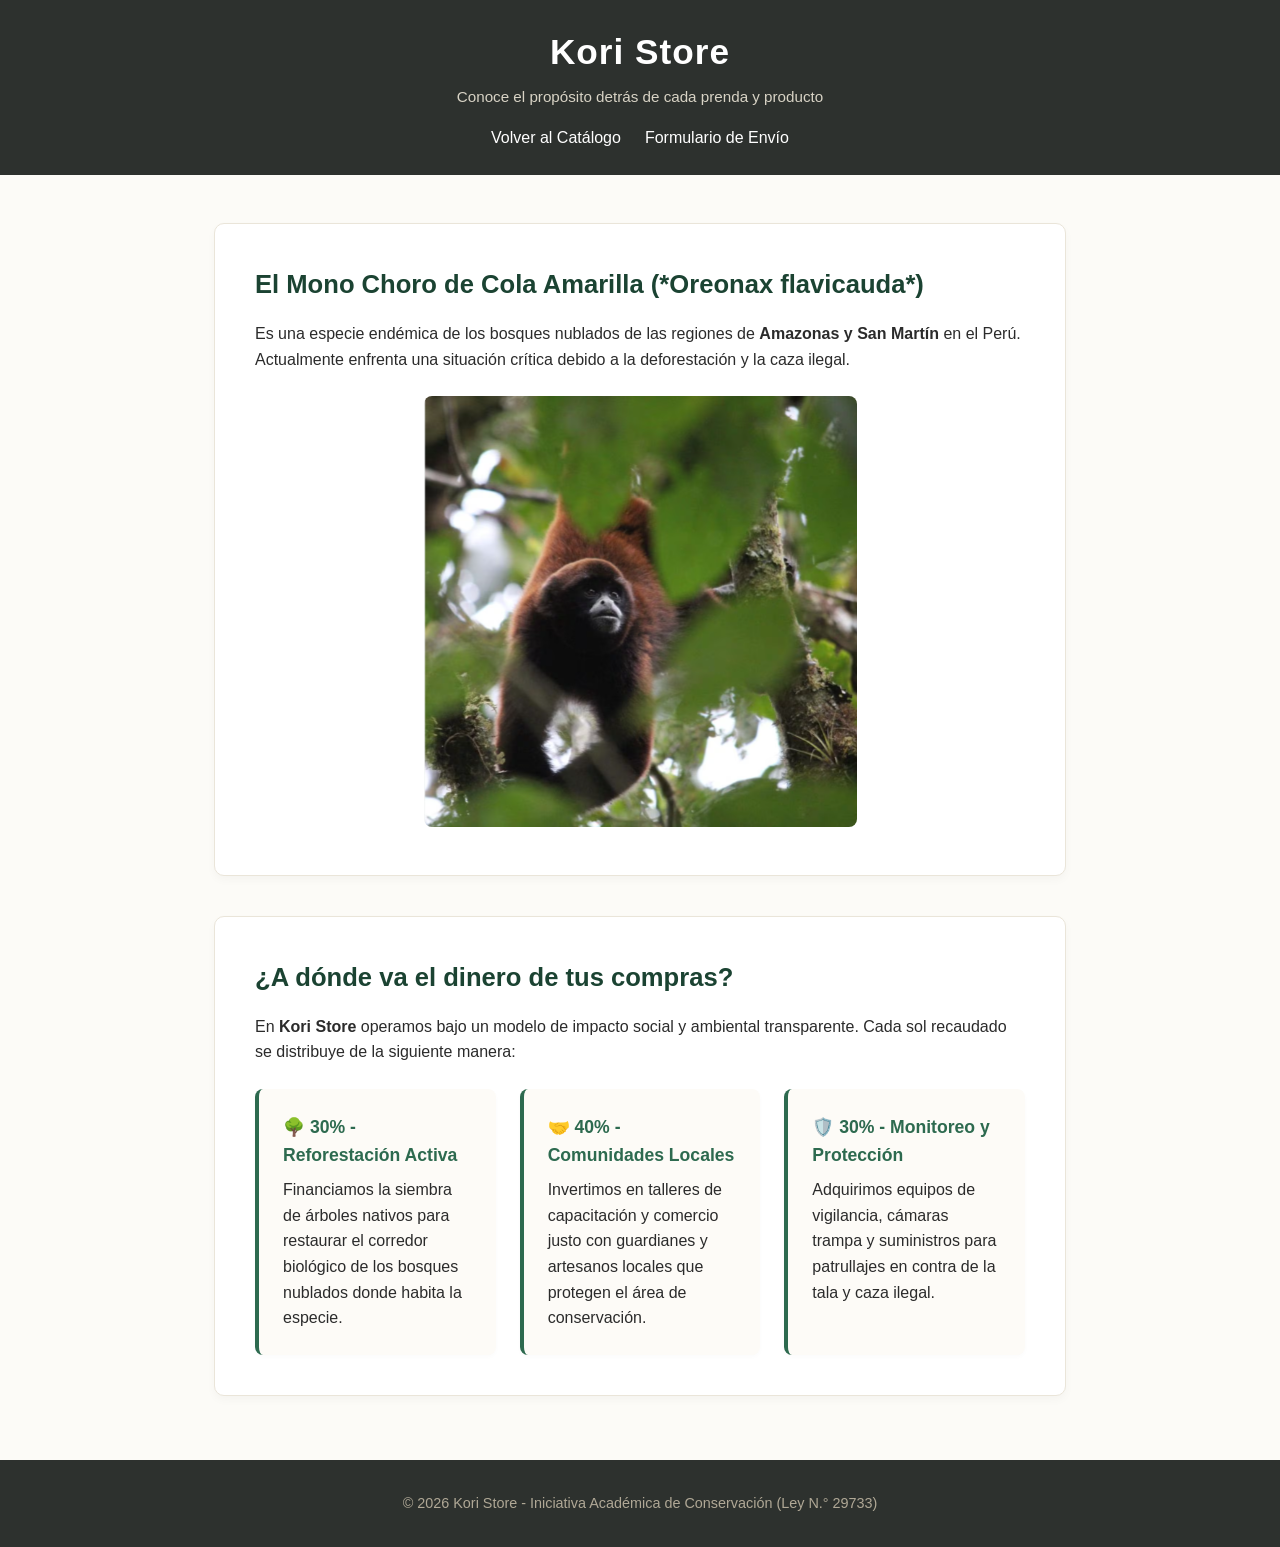
==== impacto.html @ 41fcef40 "first commit" ====
<!DOCTYPE html>
<html lang="es">
<head>
    <meta charset="UTF-8">
    <meta name="viewport" content="width=device-width, initial-scale=1.0">
    <title>Kori Store - ¿Por qué ayudamos?</title>
    <link rel="stylesheet" href="STYLE/styles.css">
</head>
<body>

    <!-- Encabezado Principal -->
    <header>
        <div class="header-container">
            <h1>Kori Store</h1>
            <p>Conoce el propósito detrás de cada prenda y producto</p>
            <nav>
                <a href="index.html">Volver al Catálogo</a>
                <a href="pedidos.html">Formulario de Envío</a>
            </nav>
        </div>
    </header>

    <main class="contenido-impacto">
        <section class="seccion-historia">
            <h2>El Mono Choro de Cola Amarilla (*Oreonax flavicauda*)</h2>
            <p>Es una especie endémica de los bosques nublados de las regiones de <strong>Amazonas y San Martín</strong> en el Perú. Actualmente enfrenta una situación crítica debido a la deforestación y la caza ilegal.</p>
            
            <!-- Tu imagen informativa del estado y población -->
            <div class="imagen-central">
                <img src="IMG/MONO1.png" alt="Infografía indicando que el mono choro está en peligro de extinción y su población se redujo a más del 80 por ciento" style="max-width: 100%; border-radius: 8px;">
            </div>
        </section>

        <section class="seccion-destino-fondos">
            <h2>¿A dónde va el dinero de tus compras?</h2>
            <p>En <strong>Kori Store</strong> operamos bajo un modelo de impacto social y ambiental transparente. Cada sol recaudado se distribuye de la siguiente manera:</p>
            
            <div class="grid-fondos">
                <div class="tarjeta-fondo">
                    <h3>🌳 30% - Reforestación Activa</h3>
                    <p>Financiamos la siembra de árboles nativos para restaurar el corredor biológico de los bosques nublados donde habita la especie.</p>
                </div>
                
                <div class="tarjeta-fondo">
                    <h3>🤝 40% - Comunidades Locales</h3>
                    <p>Invertimos en talleres de capacitación y comercio justo con guardianes y artesanos locales que protegen el área de conservación.</p>
                </div>
                
                <div class="tarjeta-fondo">
                    <h3>🛡️ 30% - Monitoreo y Protección</h3>
                    <p>Adquirimos equipos de vigilancia, cámaras trampa y suministros para patrullajes en contra de la tala y caza ilegal.</p>
                </div>
            </div>
        </section>
    </main>

    <!-- Pie de página -->
    <footer>
        <p>&copy; 2026 Kori Store - Iniciativa Académica de Conservación (Ley N.° 29733)</p>
    </footer>

</body>
</html>
---- STYLE/styles.css ----
/* ==========================================
   ESTILOS GENERALES Y PALETA AESTHETIC
   ========================================== */
* {
    margin: 0;
    padding: 0;
    box-sizing: border-box;
}

body {
    font-family: 'Segoe UI', Tahoma, Geneva, Verdana, sans-serif;
    background-color: #fcfbf7; /* Tono crema muy suave aesthetic */
    color: #2b2b2b;
    line-height: 1.6;
}

/* ==========================================
   ENCABEZADO Y NAVEGACIÓN
   ========================================== */
header {
    background-color: #2d312e; /* Verde bosque oscuro / marrón tierra */
    color: #ffffff;
    padding: 1.5rem 2rem;
    text-align: center;
}

.header-container h1 {
    font-size: 2.2rem;
    margin-bottom: 0.3rem;
    letter-spacing: 1px;
}

.header-container p {
    font-size: 0.95rem;
    color: #d8d3c5;
    margin-bottom: 1rem;
}

nav {
    display: flex;
    justify-content: center;
    gap: 1.5rem;
    align-items: center;
    flex-wrap: wrap;
}

nav a, .btn-link-nav {
    color: #ffffff;
    text-decoration: none;
    font-weight: 500;
    background: none;
    border: none;
    cursor: pointer;
    font-size: 1rem;
    transition: color 0.3s ease;
}

nav a:hover, .btn-link-nav:hover {
    color: #c29b38; /* Acento dorado/amarillo cola de mono */
}

/* ==========================================
   CATÁLOGO DE PRODUCTOS (GRID)
   ========================================== */
main {
    max-width: 1200px;
    margin: 2rem auto;
    padding: 0 1.5rem;
}

#productos h2 {
    text-align: center;
    font-size: 1.8rem;
    margin-bottom: 2rem;
    color: #1b4332;
}

.catalogo {
    display: grid;
    grid-template-columns: repeat(auto-fit, minmax(260px, 1fr));
    gap: 2rem;
}

.producto {
    background: #ffffff;
    border-radius: 10px;
    padding: 1.2rem;
    box-shadow: 0 4px 12px rgba(0, 0, 0, 0.05);
    text-align: center;
    transition: transform 0.3s ease, box-shadow 0.3s ease;
    border: 1px solid #eae5d9;
}

.producto:hover {
    transform: translateY(-5px);
    box-shadow: 0 8px 20px rgba(0, 0, 0, 0.08);
}

.producto img {
    width: 100%;
    height: 220px;
    object-fit: cover;
    border-radius: 8px;
    margin-bottom: 1rem;
}

.producto h3 {
    font-size: 1.15rem;
    margin-bottom: 0.5rem;
    color: #2c2c2c;
}

.precio {
    font-size: 1.2rem;
    font-weight: bold;
    color: #2d6a4f;
}

.btn-anadir {
    background-color:  #33a173;
    color: #white;
    border: none;
    padding: 0.6rem 1.2rem;
    border-radius: 5px;
    cursor: pointer;
    font-weight: 600;
    margin-top: 1rem;
    width: 100%;
    transition: background-color 0.2s;
}

.btn-anadir:hover {
    background-color: #33a173;
}

/* ==========================================
   VENTANA MODAL (INFORMACIÓN E IMAGEN)
   ========================================== */
.modal {
    position: fixed;
    top: 0;
    left: 0;
    width: 100%;
    height: 100%;
    background-color: rgba(0, 0, 0, 0.6);
    display: flex;
    justify-content: center;
    align-items: center;
    z-index: 1000;
    padding: 1rem;
}

.modal-contenido {
    background: #ffffff;
    padding: 2rem;
    border-radius: 12px;
    max-width: 600px;
    width: 100%;
    position: relative;
    max-height: 90vh;
    overflow-y: auto;
    box-shadow: 0 10px 25px rgba(0,0,0,0.2);
}

.modal-contenido h2 {
    color: #1b4332;
    margin-bottom: 1rem;
    font-size: 1.5rem;
}

.img-modal-infografia {
    width: 100%;
    height: auto;
    border-radius: 8px;
    margin-bottom: 1rem;
    border: 1px solid #ddd;
}

.modal-contenido ul {
    margin-top: 1rem;
    padding-left: 1.2rem;
}

.modal-contenido li {
    margin-bottom: 0.5rem;
}

.cerrar {
    position: absolute;
    top: 15px;
    right: 20px;
    font-size: 1.8rem;
    background: none;
    border: none;
    cursor: pointer;
    color: #555;
}

.cerrar:hover {
    color: #000;
}

/* ==========================================
   SECCIÓN DEL CARRITO (#mi-pedido)
   ========================================== */
#mi-pedido {
    background: #ffffff;
    padding: 2rem;
    border-radius: 10px;
    margin-top: 3rem;
    border: 1px solid #eae5d9;
    box-shadow: 0 4px 10px rgba(0,0,0,0.03);
}

#mi-pedido h2 {
    margin-bottom: 1rem;
    color: #1b4332;
}

#lista-pedido {
    list-style: none;
    margin-bottom: 1.5rem;
}

#lista-pedido li {
    padding: 0.5rem 0;
    border-bottom: 1px solid #f0eae1;
    display: flex;
    justify-content: space-between;
}

.total {
    font-size: 1.2rem;
    margin-bottom: 1.5rem;
    color: #2c2c2c;
}

.acciones-carrito {
    display: flex;
    gap: 1rem;
    flex-wrap: wrap;
}

#btn-vaciar {
    background-color: #d90429;
    color: #fff;
    border: none;
    padding: 0.6rem 1.2rem;
    border-radius: 5px;
    cursor: pointer;
}

.btn-continuar {
    background-color: #2d6a4f;
    color: #fff;
    text-decoration: none;
    padding: 0.6rem 1.2rem;
    border-radius: 5px;
    font-weight: 600;
}

/* Utilidad accesibilidad */
.solo-lector {
    position: absolute;
    width: 1px;
    height: 1px;
    padding: 0;
    margin: -1px;
    overflow: hidden;
    clip: rect(0,0,0,0);
    border: 0;
}

/* ==========================================
   PIE DE PÁGINA
   ========================================== */
footer {
    text-align: center;
    padding: 2rem;
    background-color: #2d312e;
    color: #b0a896;
    margin-top: 4rem;
    font-size: 0.9rem;
}
.contenido-impacto {
    max-width: 900px;
    margin: 3rem auto;
    padding: 0 1.5rem;
}

.seccion-historia, .seccion-destino-fondos {
    background: #ffffff;
    padding: 2.5rem;
    border-radius: 10px;
    margin-bottom: 2.5rem;
    box-shadow: 0 4px 10px rgba(0,0,0,0.03);
    border: 1px solid #eae5d9;
}

.seccion-historia h2, .seccion-destino-fondos h2 {
    color: #1b4332;
    margin-bottom: 1rem;
    font-size: 1.6rem;
}

.imagen-central {
    text-align: center;
    margin-top: 1.5rem;
}

.grid-fondos {
    display: grid;
    grid-template-columns: repeat(auto-fit, minmax(240px, 1fr));
    gap: 1.5rem;
    margin-top: 1.5rem;
}

.tarjeta-fondo {
    background: #fdfbf7;
    padding: 1.5rem;
    border-radius: 8px;
    border-left: 4px solid #2d6a4f;
    box-shadow: 0 2px 5px rgba(0,0,0,0.02);
}

.tarjeta-fondo h3 {
    color: #2d6a4f;
    font-size: 1.1rem;
    margin-bottom: 0.5rem;
}
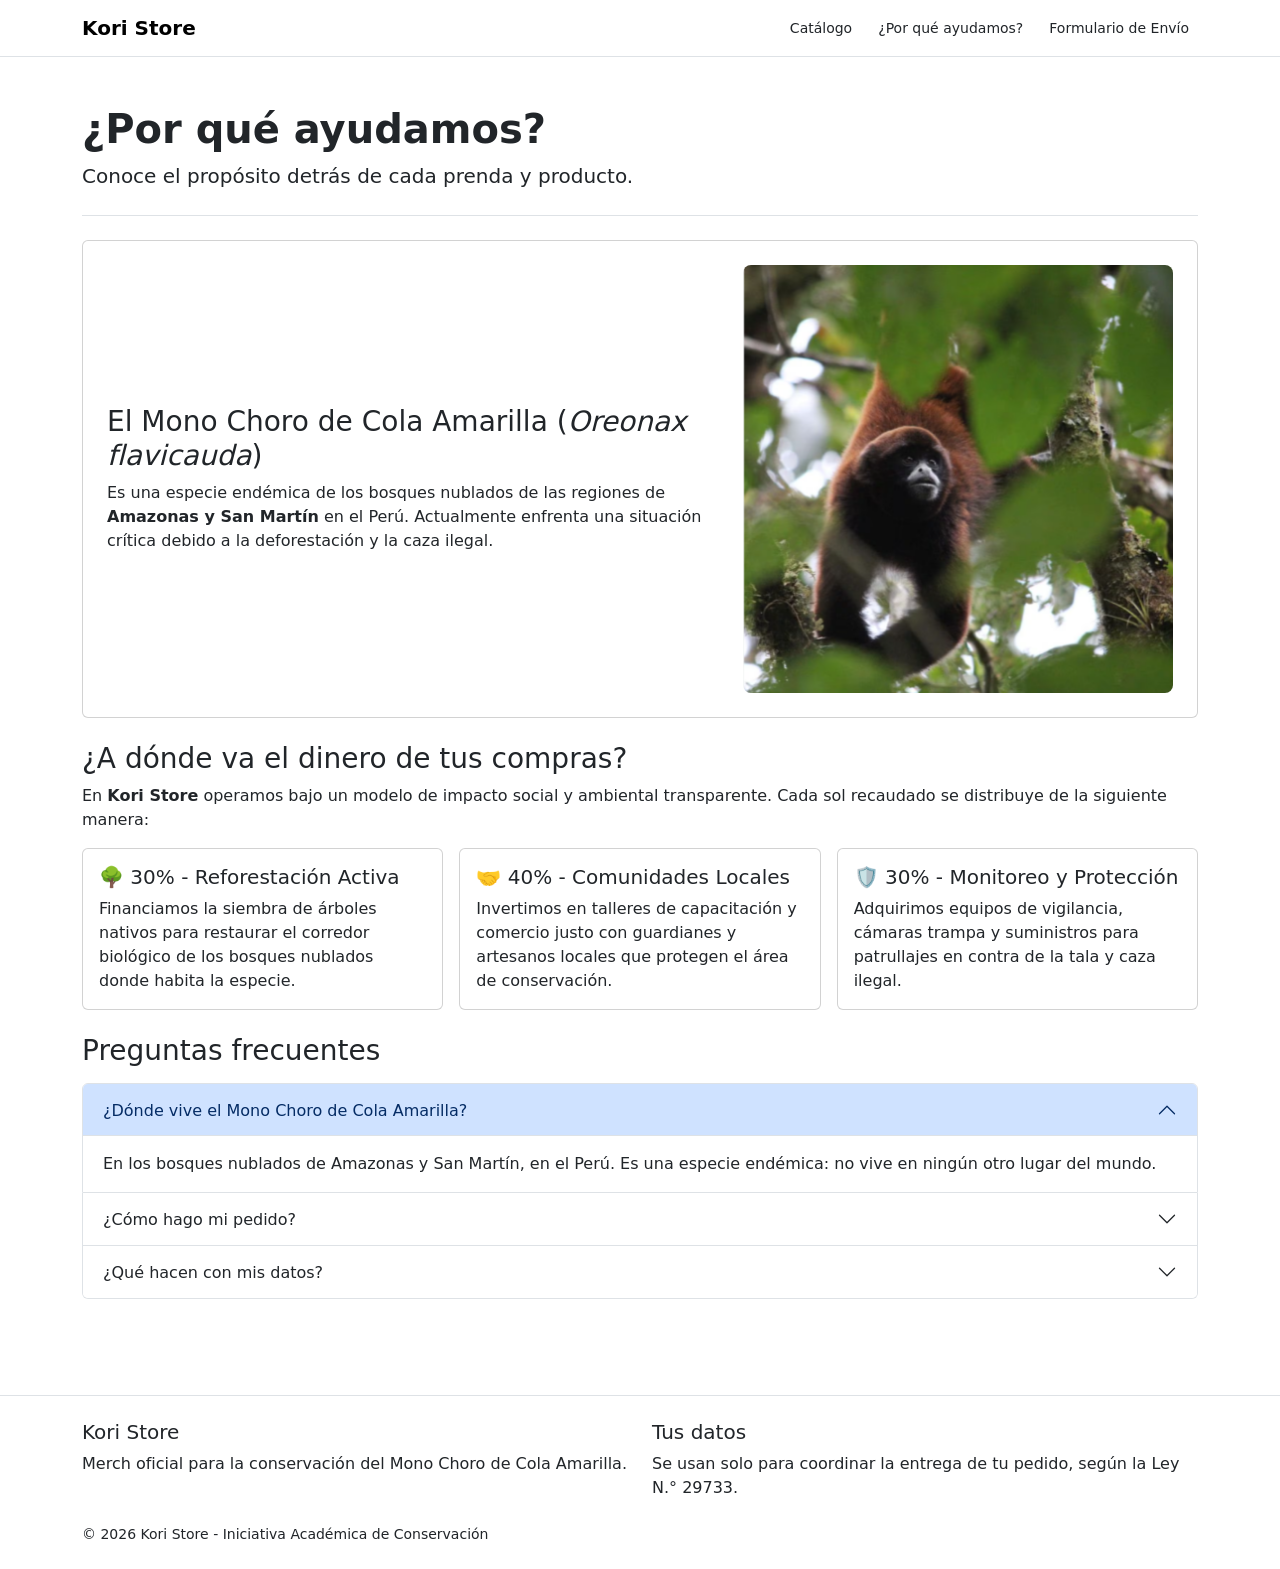
==== commit 446cdade: "Add files via upload" ====
--- a/impacto.html
+++ b/impacto.html
@@ -1,63 +1,154 @@
 <!DOCTYPE html>
 <html lang="es">
 <head>
-    <meta charset="UTF-8">
-    <meta name="viewport" content="width=device-width, initial-scale=1.0">
-    <title>Kori Store - ¿Por qué ayudamos?</title>
-    <link rel="stylesheet" href="STYLE/styles.css">
+  <meta charset="UTF-8">
+  <meta name="viewport" content="width=device-width, initial-scale=1">
+  <title>Kori Store | ¿Por qué ayudamos?</title>
+  <link rel="stylesheet"
+    href="https://cdn.jsdelivr.net/npm/bootstrap@5.3.8/dist/css/bootstrap.min.css"
+    integrity="sha384-sRIl4kxILFvY47J16cr9ZwB07vP4J8+LH7qKQnuqkuIAvNWLzeN8tE5YBujZqJLB"
+    crossorigin="anonymous">
+  <link rel="stylesheet" href="STYLE/marca.css">
+  <script
+    src="https://cdn.jsdelivr.net/npm/bootstrap@5.3.8/dist/js/bootstrap.bundle.min.js"
+    integrity="sha384-FKyoEForCGlyvwx9Hj09JcYn3nv7wiPVlz7YYwJrWVcXK/BmnVDxM+D2scQbITxI"
+    crossorigin="anonymous" defer></script>
 </head>
 <body>
 
-    <!-- Encabezado Principal -->
-    <header>
-        <div class="header-container">
-            <h1>Kori Store</h1>
-            <p>Conoce el propósito detrás de cada prenda y producto</p>
-            <nav>
-                <a href="index.html">Volver al Catálogo</a>
-                <a href="pedidos.html">Formulario de Envío</a>
-            </nav>
+  <!-- Barra de navegación -->
+  <nav class="navbar navbar-expand-md navbar-light border-bottom">
+    <div class="container">
+      <a class="navbar-brand fw-bold" href="index.html">Kori Store</a>
+      <button class="navbar-toggler" type="button"
+              data-bs-toggle="collapse" data-bs-target="#menu"
+              aria-controls="menu" aria-expanded="false" aria-label="Abrir menú">
+        <span class="navbar-toggler-icon"></span>
+      </button>
+      <div class="collapse navbar-collapse" id="menu">
+        <ul class="navbar-nav ms-auto gap-2 py-2 py-md-0 align-items-md-center">
+          <li class="nav-item"><a class="btn btn-ghost btn-sm" href="index.html">Catálogo</a></li>
+          <li class="nav-item"><a class="btn btn-marca btn-sm" aria-current="page" href="impacto.html">¿Por qué ayudamos?</a></li>
+          <li class="nav-item"><a class="btn btn-ghost btn-sm" href="pedidos.html">Formulario de Envío</a></li>
+        </ul>
+      </div>
+    </div>
+  </nav>
+
+  <main class="container py-4">
+
+    <section class="py-4 mb-4 border-bottom hero">
+      <h1 class="display-6 fw-semibold">¿Por qué ayudamos?</h1>
+      <p class="lead mb-0">Conoce el propósito detrás de cada prenda y producto.</p>
+    </section>
+
+    <!-- Historia de la especie -->
+    <section class="card p-4 mb-4" aria-labelledby="titulo-especie">
+      <div class="row align-items-center g-4">
+        <div class="col-md-7">
+          <h2 id="titulo-especie" class="h3">El Mono Choro de Cola Amarilla (<em>Oreonax flavicauda</em>)</h2>
+          <p class="mb-0">Es una especie endémica de los bosques nublados de las regiones de <strong>Amazonas y San Martín</strong> en el Perú. Actualmente enfrenta una situación crítica debido a la deforestación y la caza ilegal.</p>
         </div>
-    </header>
+        <div class="col-md-5 text-center">
+          <img src="IMG/MONO1.png" class="img-fluid rounded-3"
+               alt="Infografía indicando que el mono choro está en peligro de extinción y su población se redujo a más del 80 por ciento">
+        </div>
+      </div>
+    </section>
 
-    <main class="contenido-impacto">
-        <section class="seccion-historia">
-            <h2>El Mono Choro de Cola Amarilla (*Oreonax flavicauda*)</h2>
-            <p>Es una especie endémica de los bosques nublados de las regiones de <strong>Amazonas y San Martín</strong> en el Perú. Actualmente enfrenta una situación crítica debido a la deforestación y la caza ilegal.</p>
-            
-            <!-- Tu imagen informativa del estado y población -->
-            <div class="imagen-central">
-                <img src="IMG/MONO1.png" alt="Infografía indicando que el mono choro está en peligro de extinción y su población se redujo a más del 80 por ciento" style="max-width: 100%; border-radius: 8px;">
+    <!-- Destino de los fondos -->
+    <section class="mb-4" aria-labelledby="titulo-fondos">
+      <h2 id="titulo-fondos" class="h3">¿A dónde va el dinero de tus compras?</h2>
+      <p>En <strong>Kori Store</strong> operamos bajo un modelo de impacto social y ambiental transparente. Cada sol recaudado se distribuye de la siguiente manera:</p>
+      <div class="row row-cols-1 row-cols-md-3 g-3">
+        <div class="col">
+          <div class="card tarjeta-fondo h-100">
+            <div class="card-body">
+              <h3 class="card-title h5">🌳 30% - Reforestación Activa</h3>
+              <p class="card-text">Financiamos la siembra de árboles nativos para restaurar el corredor biológico de los bosques nublados donde habita la especie.</p>
             </div>
-        </section>
+          </div>
+        </div>
+        <div class="col">
+          <div class="card tarjeta-fondo h-100">
+            <div class="card-body">
+              <h3 class="card-title h5">🤝 40% - Comunidades Locales</h3>
+              <p class="card-text">Invertimos en talleres de capacitación y comercio justo con guardianes y artesanos locales que protegen el área de conservación.</p>
+            </div>
+          </div>
+        </div>
+        <div class="col">
+          <div class="card tarjeta-fondo h-100">
+            <div class="card-body">
+              <h3 class="card-title h5">🛡️ 30% - Monitoreo y Protección</h3>
+              <p class="card-text">Adquirimos equipos de vigilancia, cámaras trampa y suministros para patrullajes en contra de la tala y caza ilegal.</p>
+            </div>
+          </div>
+        </div>
+      </div>
+    </section>
 
-        <section class="seccion-destino-fondos">
-            <h2>¿A dónde va el dinero de tus compras?</h2>
-            <p>En <strong>Kori Store</strong> operamos bajo un modelo de impacto social y ambiental transparente. Cada sol recaudado se distribuye de la siguiente manera:</p>
-            
-            <div class="grid-fondos">
-                <div class="tarjeta-fondo">
-                    <h3>🌳 30% - Reforestación Activa</h3>
-                    <p>Financiamos la siembra de árboles nativos para restaurar el corredor biológico de los bosques nublados donde habita la especie.</p>
-                </div>
-                
-                <div class="tarjeta-fondo">
-                    <h3>🤝 40% - Comunidades Locales</h3>
-                    <p>Invertimos en talleres de capacitación y comercio justo con guardianes y artesanos locales que protegen el área de conservación.</p>
-                </div>
-                
-                <div class="tarjeta-fondo">
-                    <h3>🛡️ 30% - Monitoreo y Protección</h3>
-                    <p>Adquirimos equipos de vigilancia, cámaras trampa y suministros para patrullajes en contra de la tala y caza ilegal.</p>
-                </div>
-            </div>
-        </section>
-    </main>
+    <!-- Preguntas frecuentes (acordeón) -->
+    <section class="mb-4" aria-labelledby="titulo-faq">
+      <h2 id="titulo-faq" class="h3 mb-3">Preguntas frecuentes</h2>
+      <div class="accordion" id="faq">
 
-    <!-- Pie de página -->
-    <footer>
-        <p>&copy; 2026 Kori Store - Iniciativa Académica de Conservación (Ley N.° 29733)</p>
-    </footer>
+        <div class="accordion-item">
+          <h3 class="accordion-header">
+            <button class="accordion-button" type="button" data-bs-toggle="collapse"
+                    data-bs-target="#faq1" aria-expanded="true" aria-controls="faq1">
+              ¿Dónde vive el Mono Choro de Cola Amarilla?
+            </button>
+          </h3>
+          <div id="faq1" class="accordion-collapse collapse show" data-bs-parent="#faq">
+            <div class="accordion-body">En los bosques nublados de Amazonas y San Martín, en el Perú. Es una especie endémica: no vive en ningún otro lugar del mundo.</div>
+          </div>
+        </div>
+
+        <div class="accordion-item">
+          <h3 class="accordion-header">
+            <button class="accordion-button collapsed" type="button" data-bs-toggle="collapse"
+                    data-bs-target="#faq2" aria-expanded="false" aria-controls="faq2">
+              ¿Cómo hago mi pedido?
+            </button>
+          </h3>
+          <div id="faq2" class="accordion-collapse collapse" data-bs-parent="#faq">
+            <div class="accordion-body">Añade productos al carrito desde el <a href="index.html">catálogo</a>, pulsa «Proceder al Formulario» y completa tus datos de envío.</div>
+          </div>
+        </div>
+
+        <div class="accordion-item">
+          <h3 class="accordion-header">
+            <button class="accordion-button collapsed" type="button" data-bs-toggle="collapse"
+                    data-bs-target="#faq3" aria-expanded="false" aria-controls="faq3">
+              ¿Qué hacen con mis datos?
+            </button>
+          </h3>
+          <div id="faq3" class="accordion-collapse collapse" data-bs-parent="#faq">
+            <div class="accordion-body">Se usan exclusivamente para la gestión y entrega de tu pedido, y se tratan de forma confidencial según la Ley N.° 29733.</div>
+          </div>
+        </div>
+
+      </div>
+    </section>
+  </main>
+
+  <!-- Pie de página en tres columnas -->
+  <footer class="border-top py-4 mt-5">
+    <div class="container">
+      <div class="row g-4">
+        <div class="col-md-6">
+          <h2 class="h5">Kori Store</h2>
+          <p class="texto-suave mb-0">Merch oficial para la conservación del Mono Choro de Cola Amarilla.</p>
+        </div>
+        <div class="col-md-6">
+          <h2 class="h5">Tus datos</h2>
+          <p class="texto-suave mb-0">Se usan solo para coordinar la entrega de tu pedido, según la Ley N.° 29733.</p>
+        </div>
+      </div>
+      <p class="texto-suave small mt-4 mb-0">&copy; 2026 Kori Store - Iniciativa Académica de Conservación</p>
+    </div>
+  </footer>
 
 </body>
-</html>+</html>
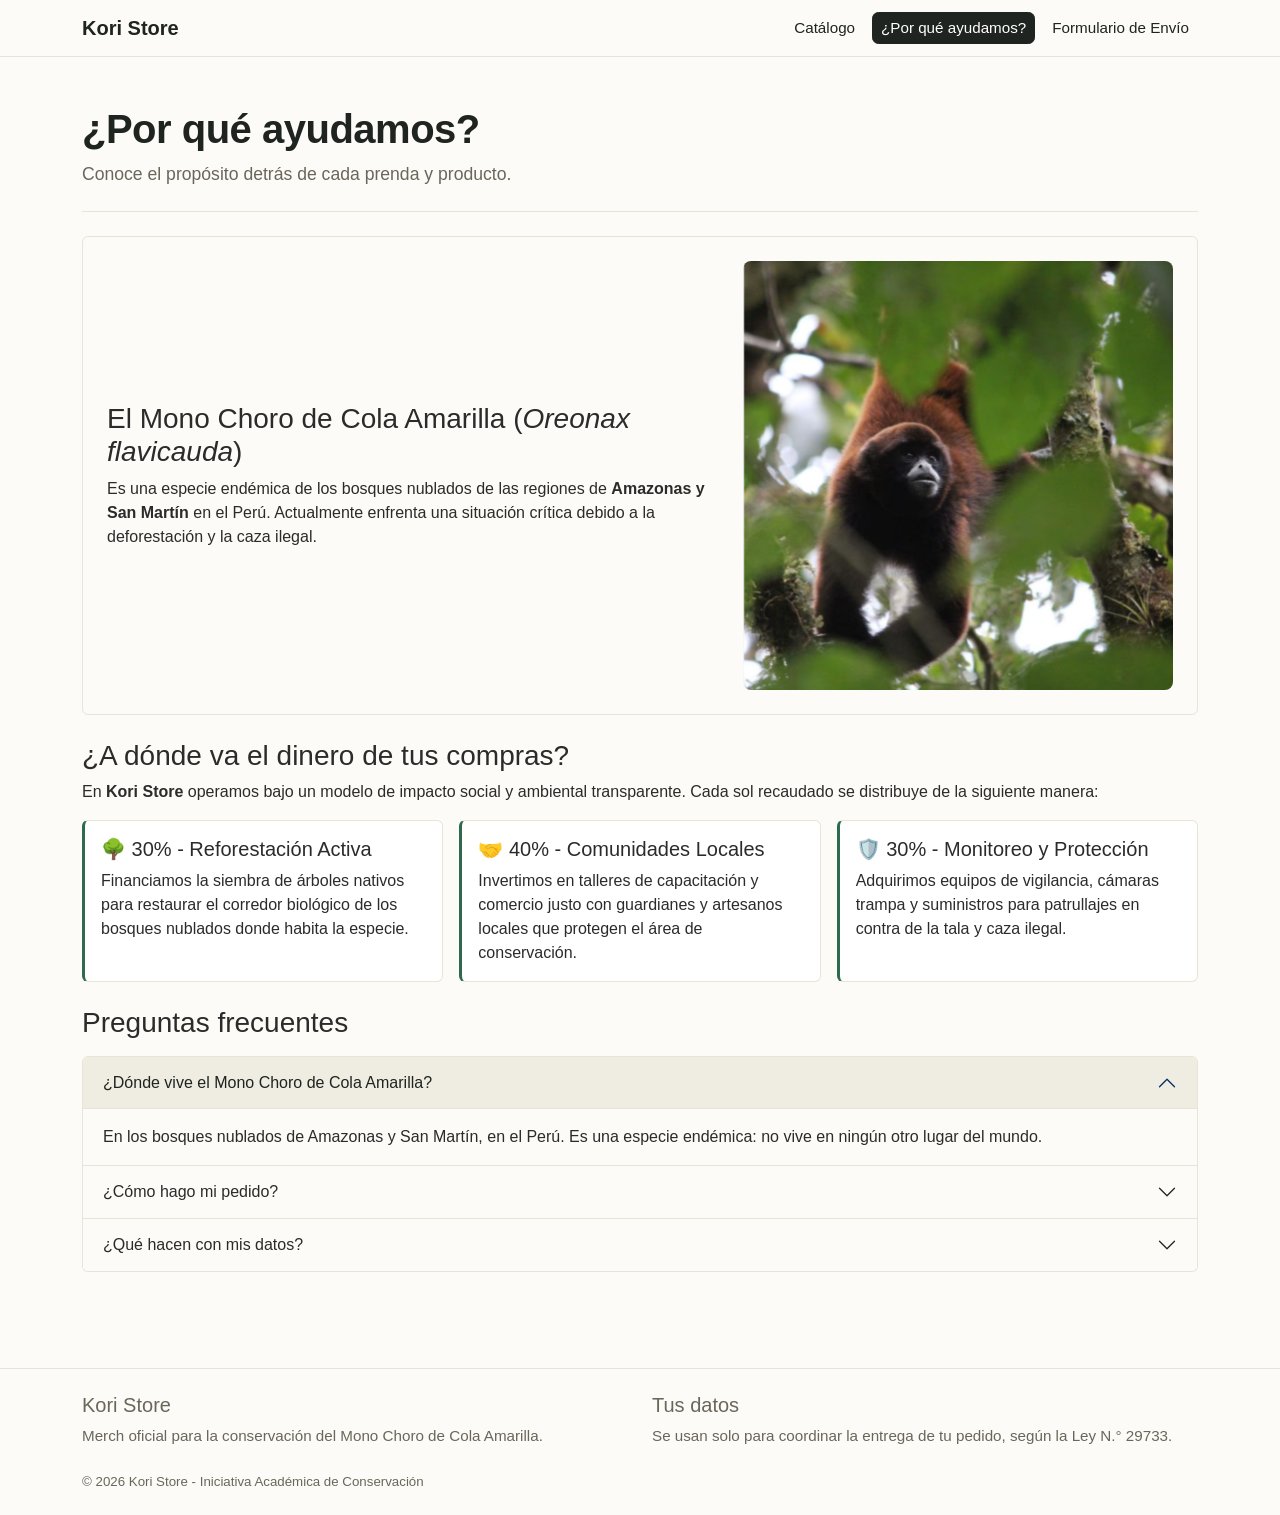
==== commit f2031de6: "Add files via upload" ====
--- a/impacto.html
+++ b/impacto.html
@@ -151,4 +151,4 @@
   </footer>
 
 </body>
-</html>
+</html>
--- a/STYLE/marca.css
+++ b/STYLE/marca.css
@@ -0,0 +1,162 @@
+/* ==========================================
+   KORI STORE - marca.css  (versión minimalista)
+   Se carga DESPUÉS de Bootstrap y solo cambia sus variables --bs-*.
+   Una sola paleta: tinta oscura + verde de acento sobre crema.
+   ========================================== */
+
+/* ===== 1. Paleta ===== */
+:root {
+  --tinta: #1f2421;
+  --verde: #2d6a4f;
+  --muted: #6b665a;            /* 5.4:1 sobre crema */
+  --linea: #e8e4d8;
+  --hover: #efece1;
+  --bs-body-bg: #fcfbf7;
+  --bs-body-color: #2b2b2b;
+  --bs-body-font-family: 'Segoe UI', Tahoma, Geneva, Verdana, sans-serif;
+  --bs-border-color: var(--linea);
+  --bs-link-color: var(--verde);
+  --bs-link-hover-color: var(--tinta);
+}
+
+h1, h2, h3, h4, h5 { color: var(--tinta); }
+
+/* ===== 2. Botones: planos, de bordes suaves ===== */
+.btn {
+  --bs-btn-border-radius: 0.4rem;
+  --bs-btn-font-weight: 500;
+  --bs-btn-font-size: 0.95rem;
+  box-shadow: none;
+}
+
+/* Principal: tinta sólida, hover verde */
+.btn-marca {
+  --bs-btn-color: #ffffff;
+  --bs-btn-bg: var(--tinta);
+  --bs-btn-border-color: var(--tinta);
+  --bs-btn-hover-color: #ffffff;
+  --bs-btn-hover-bg: var(--verde);
+  --bs-btn-hover-border-color: var(--verde);
+  --bs-btn-active-color: #ffffff;
+  --bs-btn-active-bg: var(--verde);
+  --bs-btn-active-border-color: var(--verde);
+  --bs-btn-focus-shadow-rgb: 31, 36, 33;
+}
+
+/* Secundario: texto sin borde, fondo suave al pasar el mouse */
+.btn-ghost {
+  --bs-btn-color: var(--tinta);
+  --bs-btn-bg: transparent;
+  --bs-btn-border-color: transparent;
+  --bs-btn-hover-color: var(--tinta);
+  --bs-btn-hover-bg: var(--hover);
+  --bs-btn-hover-border-color: transparent;
+  --bs-btn-active-color: var(--tinta);
+  --bs-btn-active-bg: var(--linea);
+  --bs-btn-active-border-color: transparent;
+  --bs-btn-focus-shadow-rgb: 31, 36, 33;
+}
+
+/* ===== 3. Barra de navegación clara ===== */
+.navbar {
+  --bs-navbar-brand-color: var(--tinta);
+  --bs-navbar-brand-hover-color: var(--verde);
+  background-color: var(--bs-body-bg);
+}
+
+/* ===== 4. Portada ===== */
+.hero h1 { letter-spacing: -0.5px; }
+.hero .lead { color: var(--muted); font-size: 1.1rem; }
+
+/* ===== 5. Catálogo ===== */
+.producto {
+  border: 1px solid var(--linea);
+  background: #ffffff;
+  transition: border-color 0.2s ease;
+}
+
+.producto:hover { border-color: #cfc9b6; }
+
+/* Todas las fotos con la misma proporción: tarjetas iguales */
+.producto .card-img-top,
+.sin-foto {
+  aspect-ratio: 4 / 3;
+  width: 100%;
+  object-fit: cover;
+}
+
+/* Marcador que imagenes.js pone cuando falta la foto de un producto */
+.sin-foto {
+  display: flex;
+  align-items: center;
+  justify-content: center;
+  background: var(--hover);
+  color: var(--muted);
+  font-size: 0.9rem;
+  border-radius: var(--bs-card-inner-border-radius) var(--bs-card-inner-border-radius) 0 0;
+}
+
+.producto .card-title { font-weight: 600; }
+
+.precio {
+  font-weight: 600;
+  color: var(--verde);         /* 6.4:1 sobre blanco */
+}
+
+/* ===== 6. Carrito ===== */
+#mi-pedido,
+.card { border-color: var(--linea); }
+
+#lista-pedido li {
+  display: flex;
+  justify-content: space-between;
+  align-items: center;
+  gap: 1rem;
+  padding: 0.6rem 0;
+  border-bottom: 1px solid var(--linea);
+}
+
+.btn-quitar {
+  border: 0;
+  background: none;
+  color: var(--muted);
+  text-decoration: underline;
+  padding: 0.15rem 0.4rem;
+  margin-left: 0.5rem;
+}
+
+.btn-quitar:hover { color: #b00020; }
+
+/* ===== 7. Impacto, acordeón y formulario ===== */
+.tarjeta-fondo {
+  background: #ffffff;
+  border-left: 3px solid var(--verde);
+}
+
+.accordion {
+  --bs-accordion-border-color: var(--linea);
+  --bs-accordion-active-bg: var(--hover);
+  --bs-accordion-active-color: var(--tinta);
+  --bs-accordion-btn-focus-box-shadow: 0 0 0 0.2rem rgba(31, 36, 33, 0.25);
+}
+
+.form-control:focus,
+.form-check-input:focus {
+  border-color: var(--tinta);
+  box-shadow: 0 0 0 0.2rem rgba(31, 36, 33, 0.2);
+}
+
+.form-check-input:checked {
+  background-color: var(--tinta);
+  border-color: var(--tinta);
+}
+
+.error-msg {
+  color: #b00020;              /* 6.8:1 sobre blanco */
+  font-size: 0.875rem;
+}
+
+/* ===== 8. Pie de página ===== */
+footer { background: transparent; color: var(--muted); font-size: 0.95rem; }
+footer h2 { color: var(--tinta); font-weight: 600; }
+.texto-suave { color: var(--muted); }
